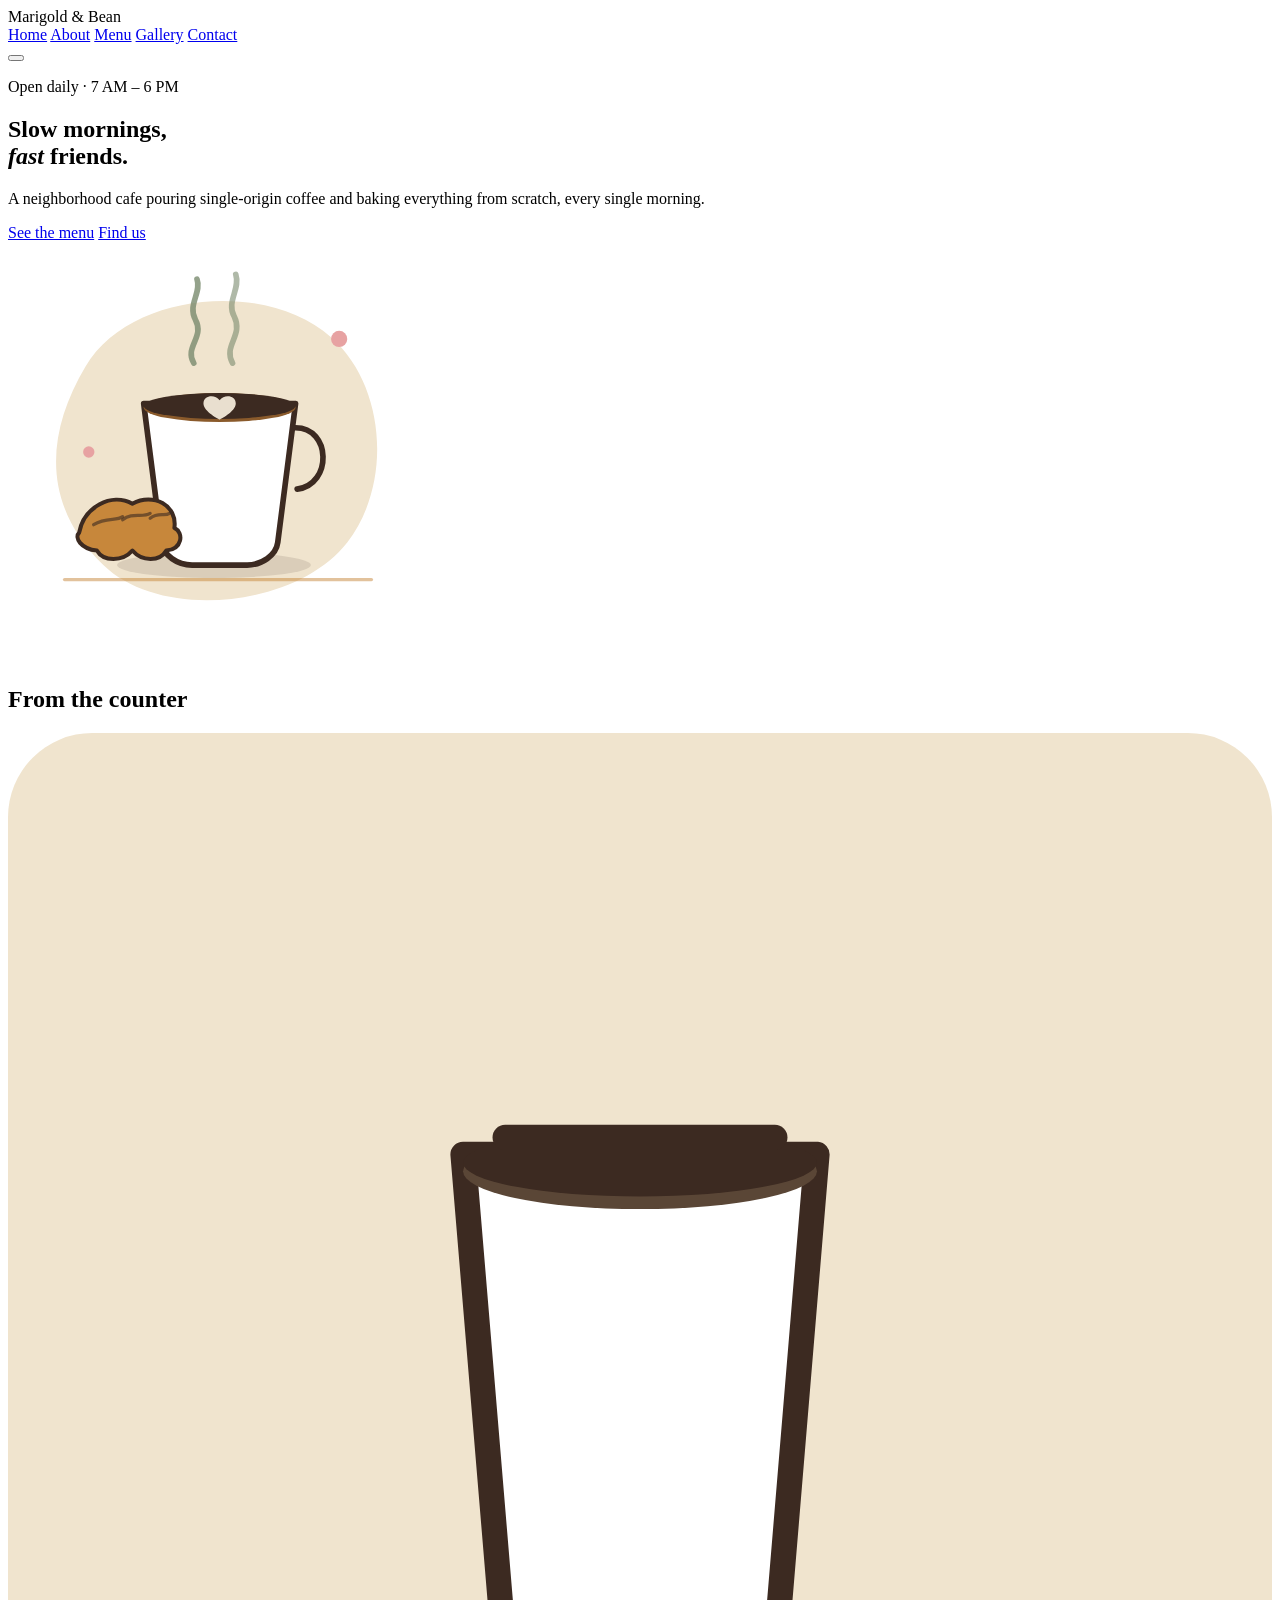
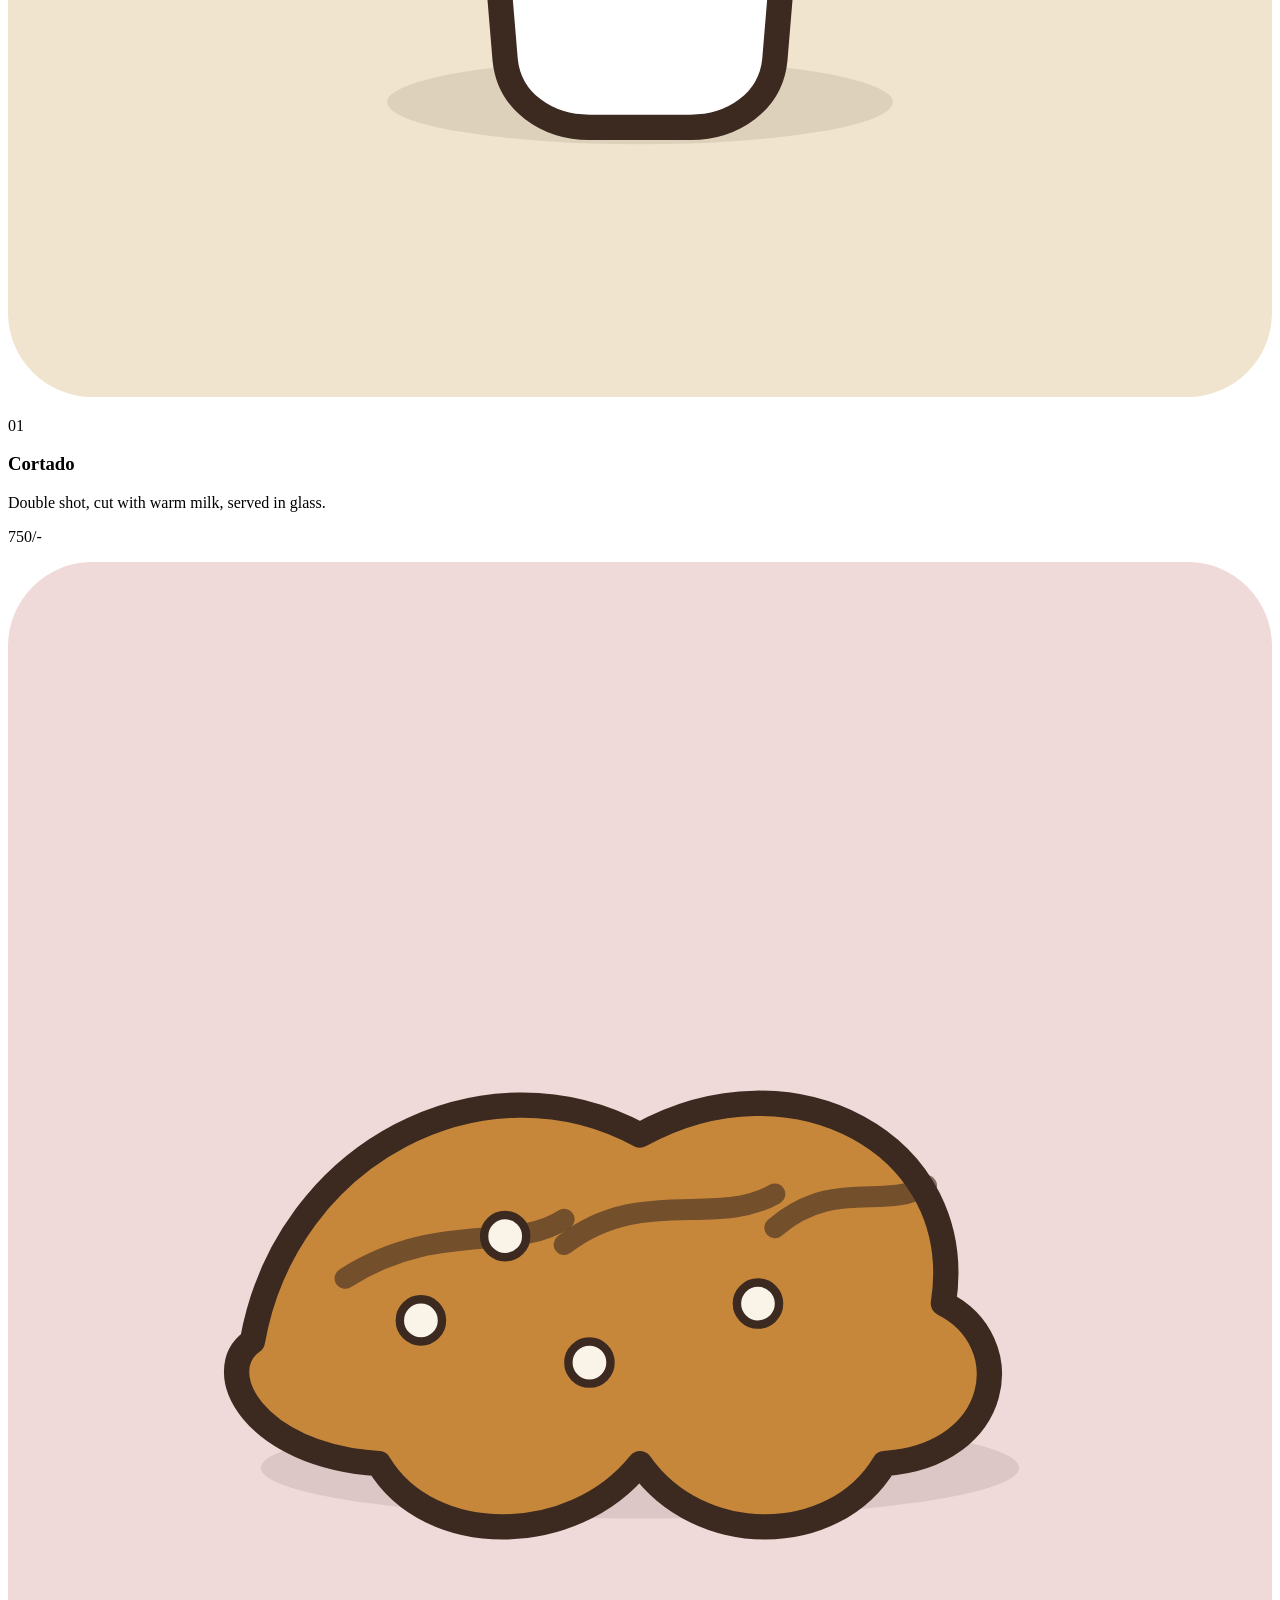
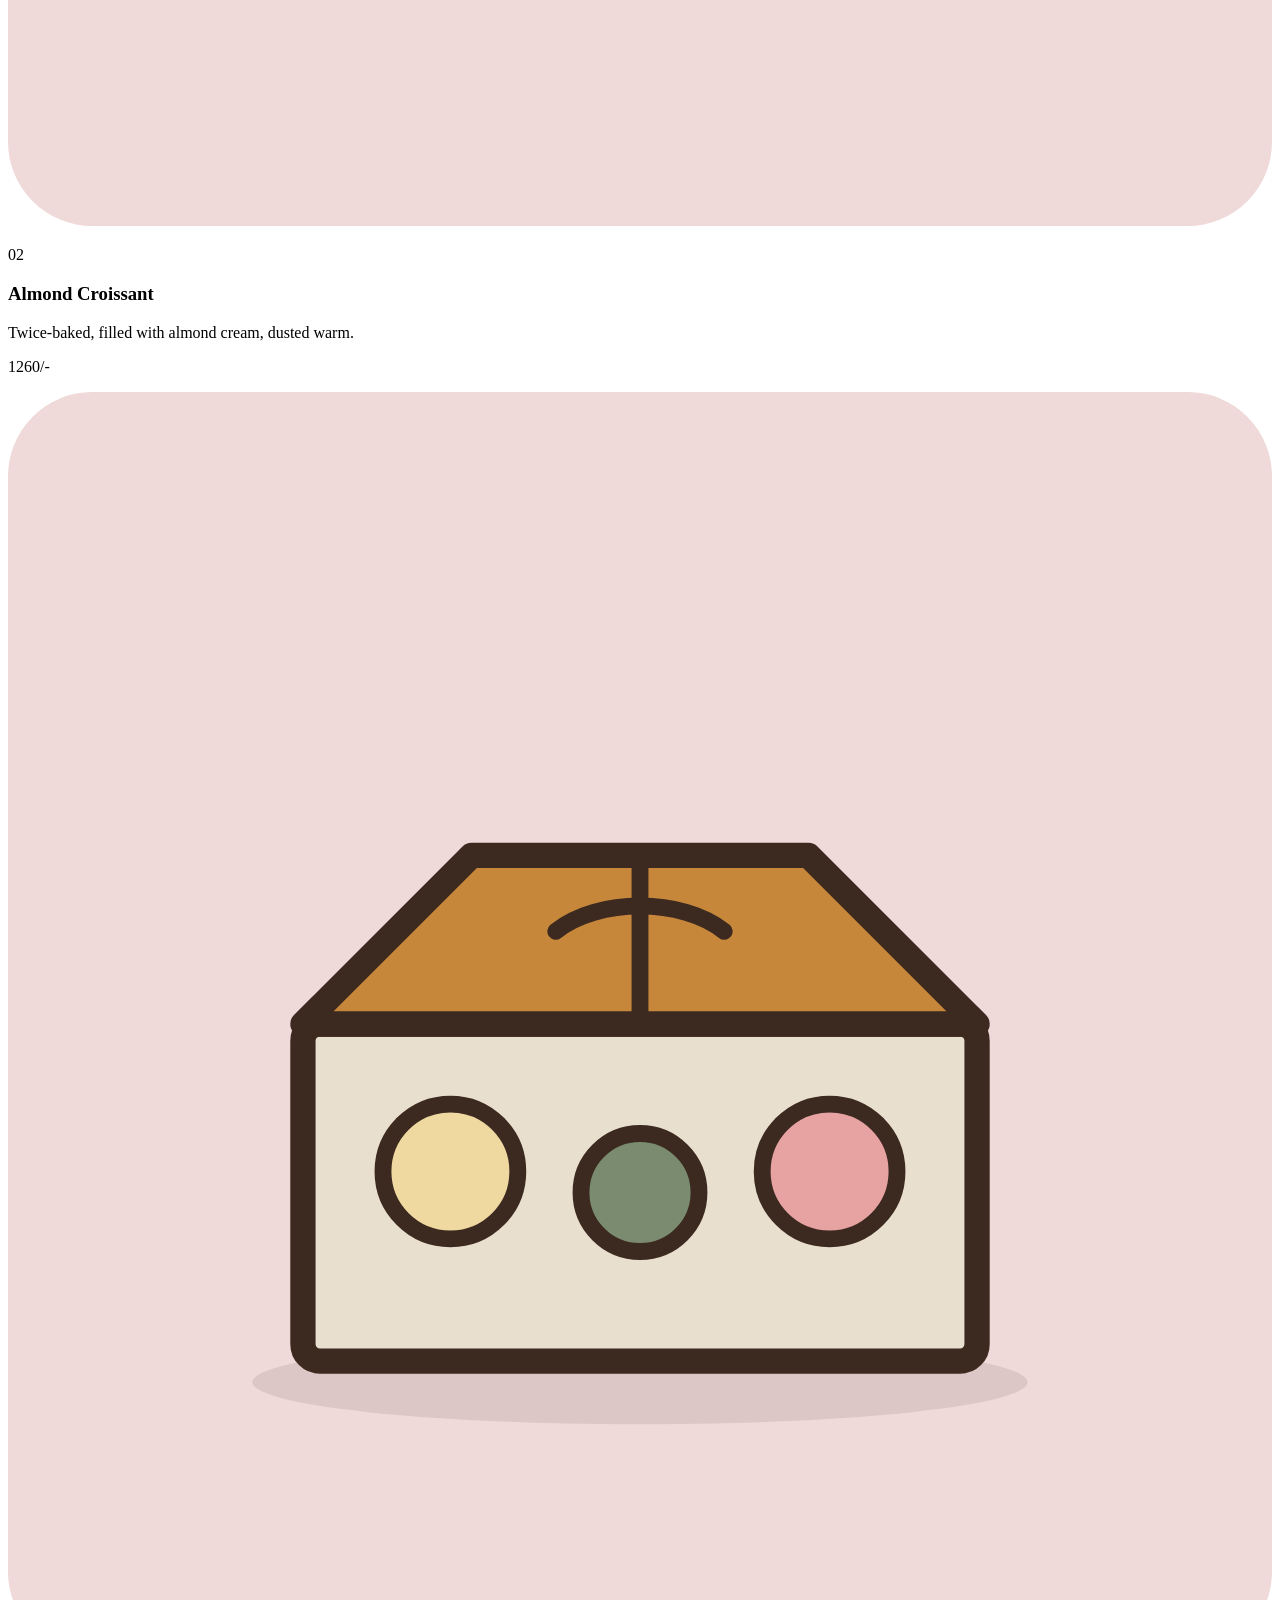
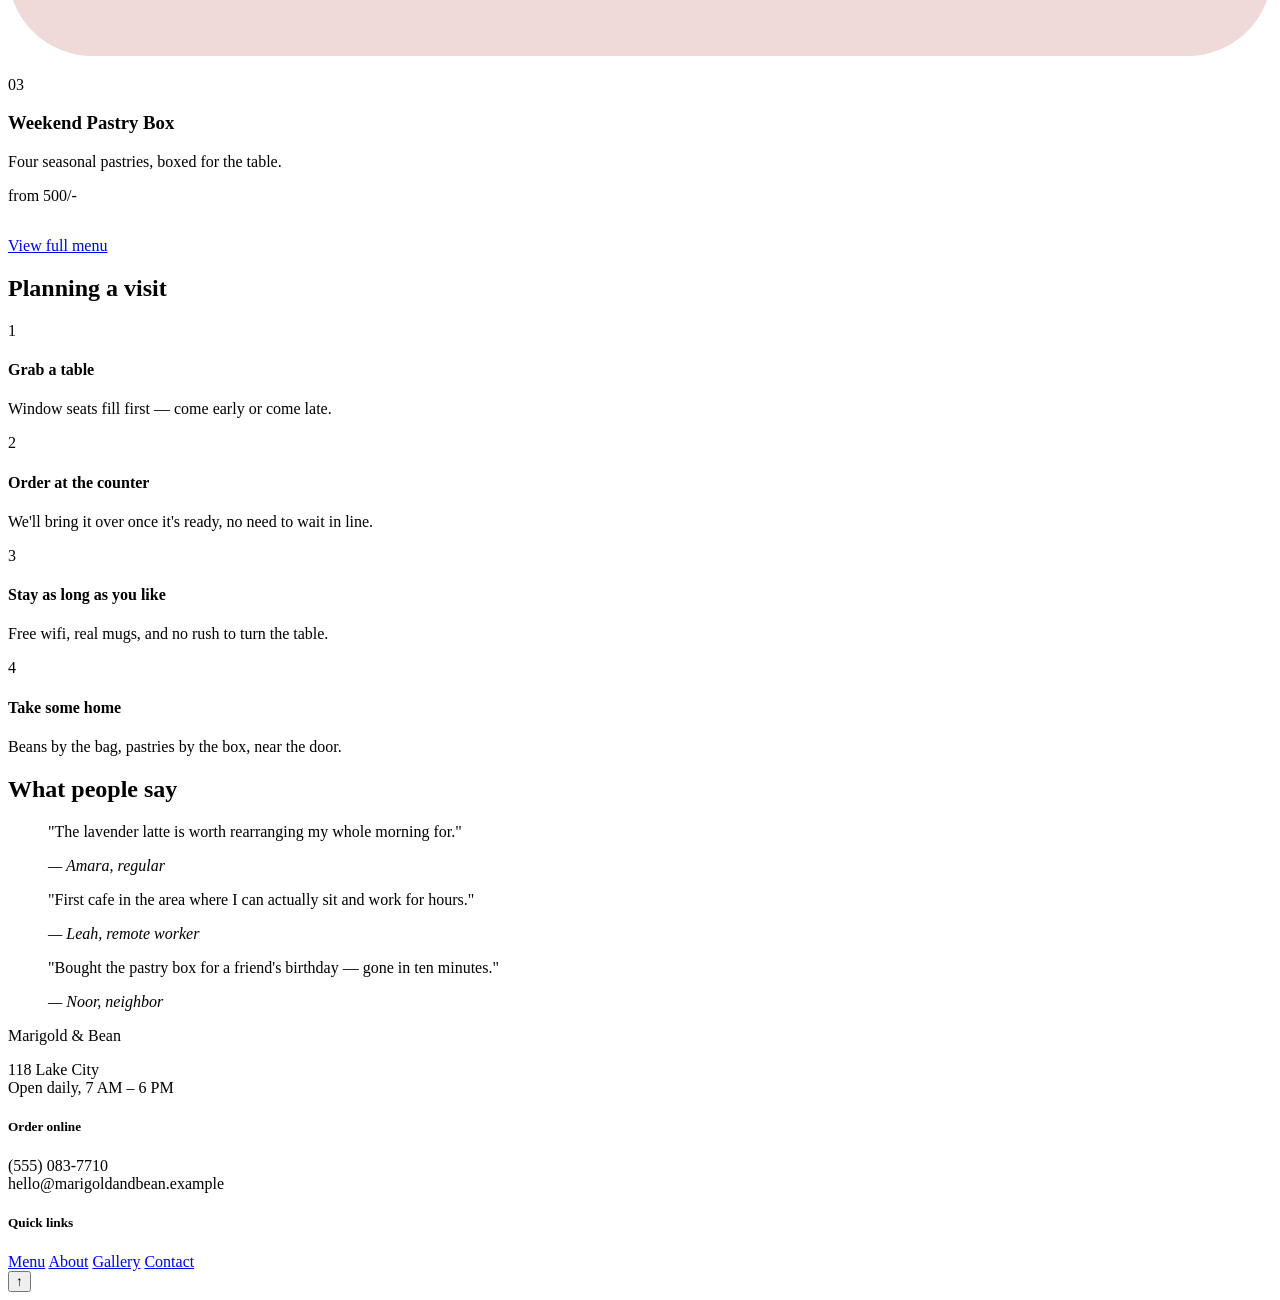
==== index.html @ 1dd3305f "feat(home): build home page with hero illustration and featured menu teaser" ====
<!DOCTYPE html>
<html lang="en">
<head>
<meta charset="UTF-8">
<meta name="viewport" content="width=device-width, initial-scale=1.0">
<title>Marigold &amp; Bean — Cafe</title>
<meta name="description" content="A neighborhood cafe pouring single-origin coffee and baking everything from scratch, every morning.">
<link rel="preconnect" href="https://fonts.googleapis.com">
<link href="https://fonts.googleapis.com/css2?family=Fraunces:opsz,wght@9..144,500;9..144,700&family=Karla:wght@400;500;700&family=JetBrains+Mono:wght@500&display=swap" rel="stylesheet">
<link rel="stylesheet" href="css/style.css">
</head>
<body>

  <!-- ============ HEADER (flexbox) ============ -->
  <header class="site-header">
    <div class="logo">Marigold <span>&amp;</span> Bean</div>
    <nav class="main-nav" id="main-nav">
      <a href="index.html">Home</a>
      <a href="about.html">About</a>
      <a href="menu.html">Menu</a>
      <a href="gallery.html">Gallery</a>
      <a href="contact.html" class="nav-cta">Contact</a>
    </nav>
    <button class="nav-toggle" aria-label="Toggle navigation menu" aria-expanded="false" aria-controls="main-nav">
      <span></span><span></span><span></span>
    </button>
  </header>

  <!-- ============ HERO (flexbox + absolute positioning) ============ -->
  <section class="hero">
    <div class="hero-copy">
      <p class="eyebrow">Open daily · 7 AM – 6 PM</p>
      <h1>Slow mornings, <br><em>fast</em> friends.</h1>
      <p class="hero-sub">A neighborhood cafe pouring single-origin coffee and baking everything from scratch, every single morning.</p>
      <div class="hero-actions">
        <a href="menu.html" class="btn btn-primary">See the menu</a>
        <a href="about.html#visit" class="btn btn-ghost">Find us</a>
      </div>
    </div>

    <div class="hero-visual">
      <img src="images/hero-illustration.svg" alt="Illustration of a latte with heart-shaped latte art next to a croissant" width="420" height="420">
    </div>
  </section>

  <!-- ============ HIGHLIGHTS (CSS Grid teaser of the menu) ============ -->
  <section class="menu" id="menu">
    <h2 class="section-title">From the counter</h2>
    <div class="menu-grid">
      <article class="menu-item reveal">
        <img class="menu-icon" src="images/menu-cortado.svg" alt="" aria-hidden="true">
        <p class="menu-index">01</p>
        <h3>Cortado</h3>
        <p>Double shot, cut with warm milk, served in glass.</p>
        <p class="menu-price">750/-</p>
      </article>
      <article class="menu-item reveal">
        <img class="menu-icon" src="images/menu-croissant.svg" alt="" aria-hidden="true">
        <p class="menu-index">02</p>
        <h3>Almond Croissant</h3>
        <p>Twice-baked, filled with almond cream, dusted warm.</p>
        <p class="menu-price">1260/-</p>
      </article>
      <article class="menu-item menu-item-accent reveal">
        <img class="menu-icon" src="images/menu-pastrybox.svg" alt="" aria-hidden="true">
        <p class="menu-index">03</p>
        <h3>Weekend Pastry Box</h3>
        <p>Four seasonal pastries, boxed for the table.</p>
        <p class="menu-price">from 500/-</p>
      </article>
    </div>
    <p style="margin-top:2rem;"><a href="menu.html" class="btn btn-ghost">View full menu</a></p>
  </section>

  <!-- ============ VISIT (flexbox row) ============ -->
  <section class="visit" id="visit">
    <h2 class="section-title">Planning a visit</h2>
    <div class="visit-row">
      <div class="step reveal">
        <p class="step-num">1</p>
        <h4>Grab a table</h4>
        <p>Window seats fill first — come early or come late.</p>
      </div>
      <div class="step reveal">
        <p class="step-num">2</p>
        <h4>Order at the counter</h4>
        <p>We'll bring it over once it's ready, no need to wait in line.</p>
      </div>
      <div class="step reveal">
        <p class="step-num">3</p>
        <h4>Stay as long as you like</h4>
        <p>Free wifi, real mugs, and no rush to turn the table.</p>
      </div>
      <div class="step reveal">
        <p class="step-num">4</p>
        <h4>Take some home</h4>
        <p>Beans by the bag, pastries by the box, near the door.</p>
      </div>
    </div>
  </section>

  <!-- ============ REVIEWS (flexbox) ============ -->
  <section class="reviews" id="reviews">
    <h2 class="section-title">What people say</h2>
    <div class="review-row">
      <blockquote class="review-card reveal">
        <p>"The lavender latte is worth rearranging my whole morning for."</p>
        <cite>— Amara, regular</cite>
      </blockquote>
      <blockquote class="review-card reveal">
        <p>"First cafe in the area where I can actually sit and work for hours."</p>
        <cite>— Leah, remote worker</cite>
      </blockquote>
      <blockquote class="review-card reveal">
        <p>"Bought the pastry box for a friend's birthday — gone in ten minutes."</p>
        <cite>— Noor, neighbor</cite>
      </blockquote>
    </div>
  </section>

  <!-- ============ FOOTER (flexbox columns) ============ -->
  <footer class="site-footer">
    <div class="footer-col">
      <p class="logo">Marigold <span>&amp;</span> Bean</p>
      <p>118 Lake City<br>Open daily, 7 AM – 6 PM</p>
    </div>
    <div class="footer-col">
      <h5>Order online</h5>
      <p>(555) 083-7710<br>hello@marigoldandbean.example</p>
    </div>
    <div class="footer-col">
      <h5>Quick links</h5>
      <a href="menu.html">Menu</a>
      <a href="about.html">About</a>
      <a href="gallery.html">Gallery</a>
      <a href="contact.html">Contact</a>
    </div>
  </footer>

  <button class="back-to-top" aria-label="Back to top">↑</button>
  <script src="js/script.js"></script>
</body>
</html>
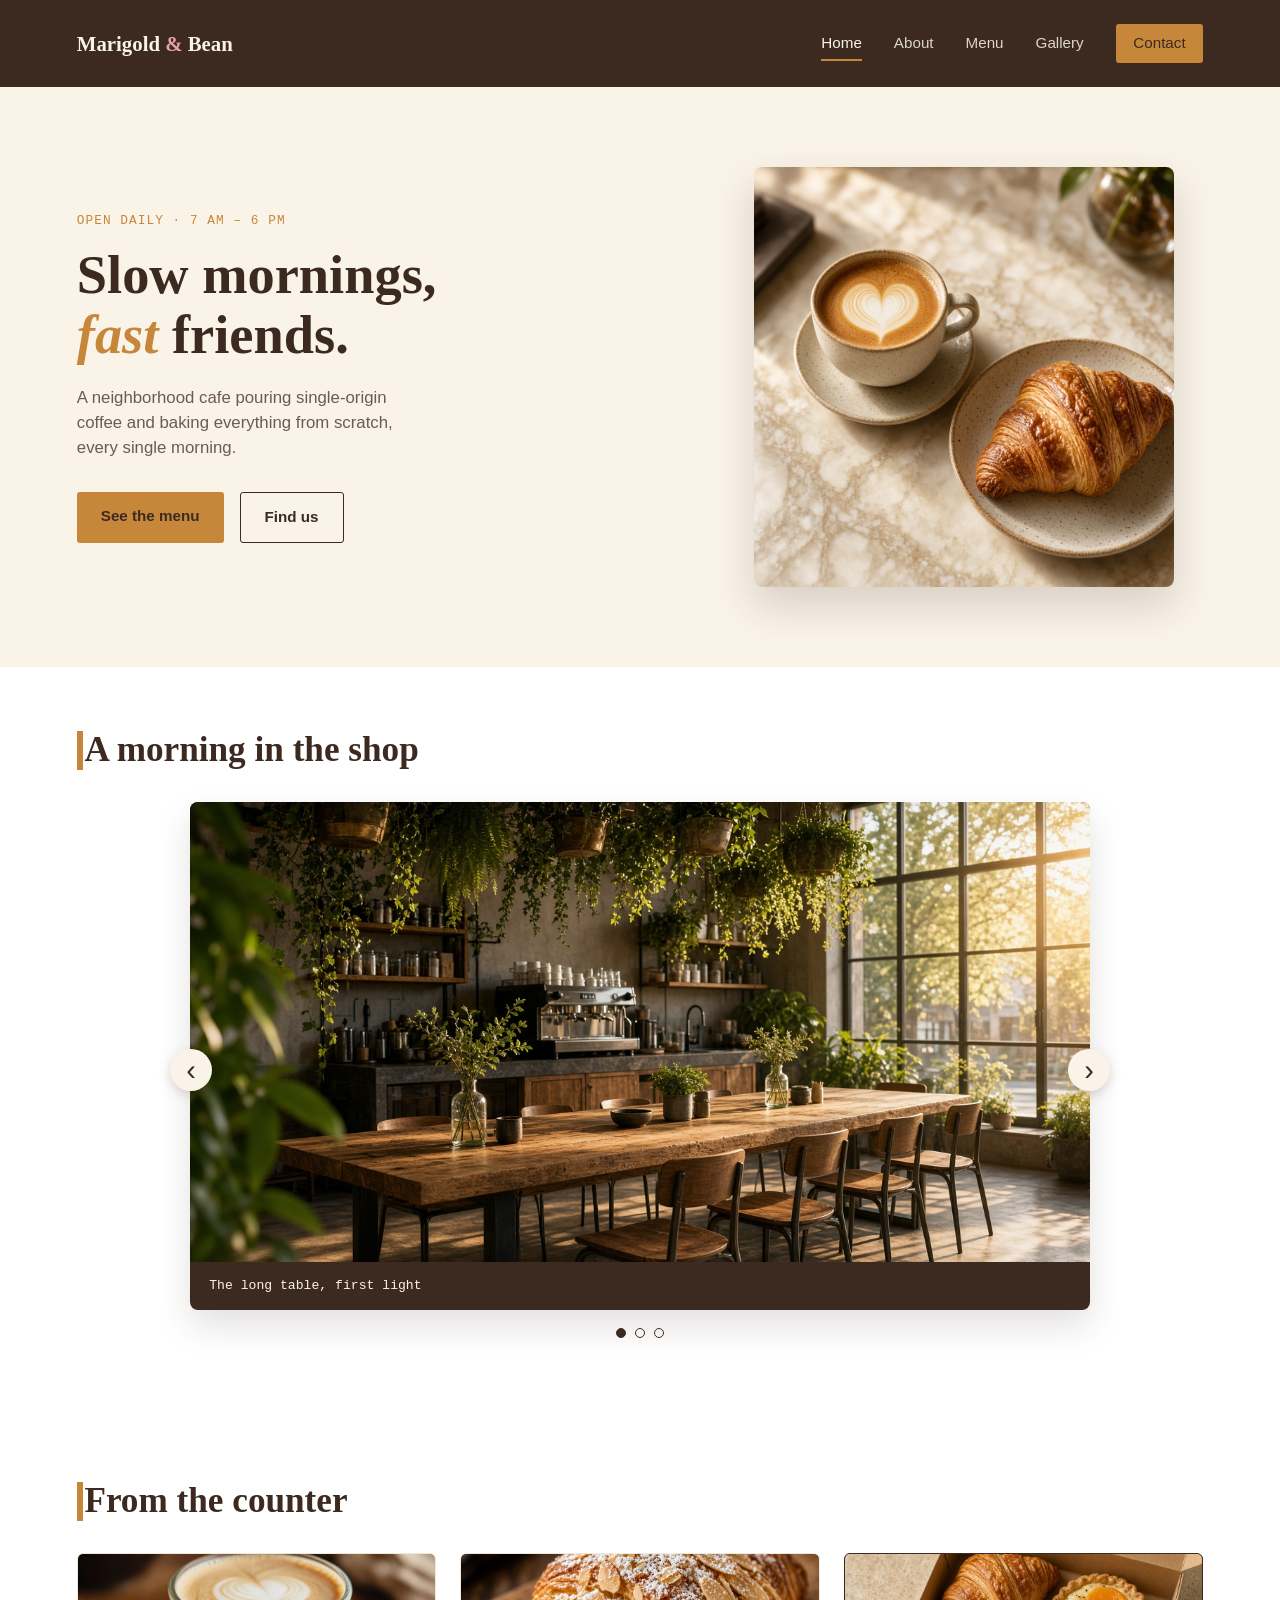
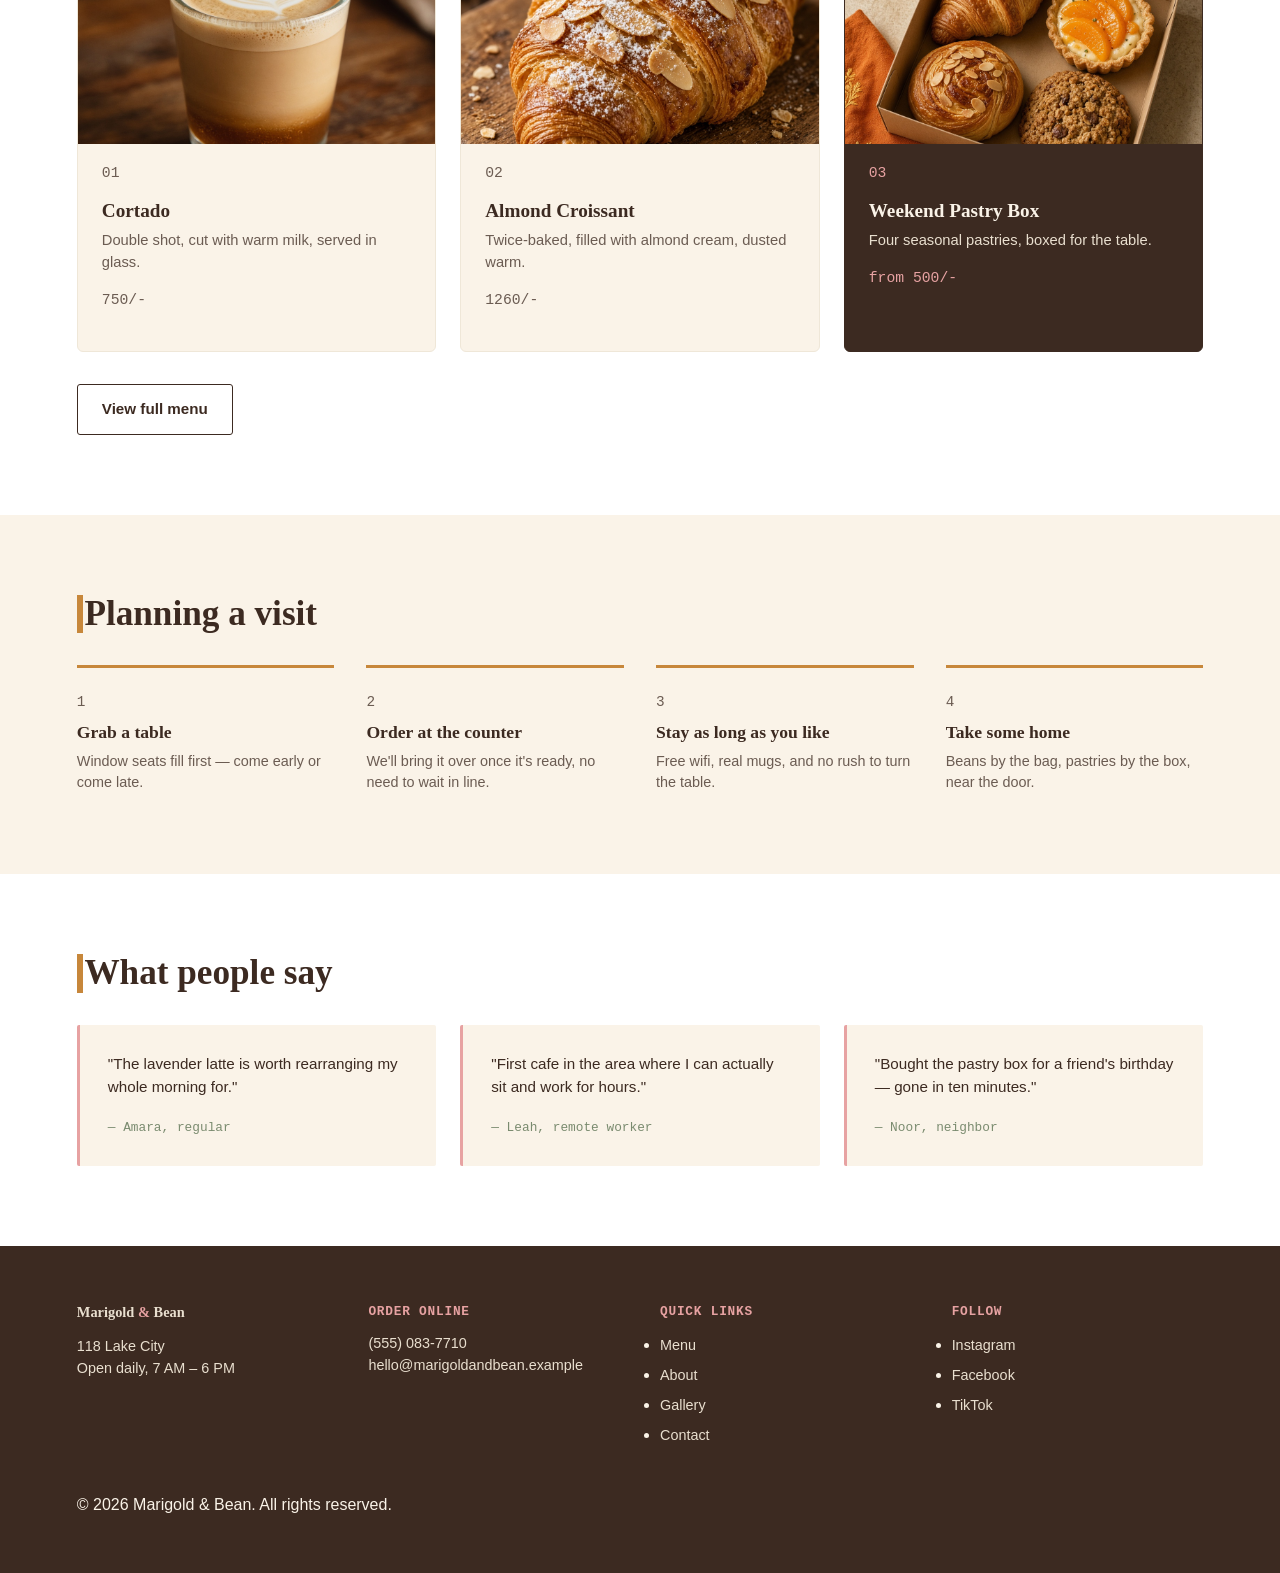
==== commit 8e92add3: "feat(home): add cafe photography and interactive carousel" ====
--- a/index.html
+++ b/index.html
@@ -11,10 +11,9 @@
 </head>
 <body>
 
-  <!-- ============ HEADER (flexbox) ============ -->
   <header class="site-header">
-    <div class="logo">Marigold <span>&amp;</span> Bean</div>
-    <nav class="main-nav" id="main-nav">
+    <a class="logo" href="index.html">Marigold <span>&amp;</span> Bean</a>
+    <nav class="main-nav" id="main-nav" aria-label="Primary">
       <a href="index.html">Home</a>
       <a href="about.html">About</a>
       <a href="menu.html">Menu</a>
@@ -26,99 +25,119 @@
     </button>
   </header>
 
-  <!-- ============ HERO (flexbox + absolute positioning) ============ -->
-  <section class="hero">
-    <div class="hero-copy">
-      <p class="eyebrow">Open daily · 7 AM – 6 PM</p>
-      <h1>Slow mornings, <br><em>fast</em> friends.</h1>
-      <p class="hero-sub">A neighborhood cafe pouring single-origin coffee and baking everything from scratch, every single morning.</p>
-      <div class="hero-actions">
-        <a href="menu.html" class="btn btn-primary">See the menu</a>
-        <a href="about.html#visit" class="btn btn-ghost">Find us</a>
+  <main>
+    <section class="hero">
+      <div class="hero-copy">
+        <p class="eyebrow">Open daily · 7 AM – 6 PM</p>
+        <h1>Slow mornings, <br><em>fast</em> friends.</h1>
+        <p class="hero-sub">A neighborhood cafe pouring single-origin coffee and baking everything from scratch, every single morning.</p>
+        <div class="hero-actions">
+          <a href="menu.html" class="btn btn-primary">See the menu</a>
+          <a href="about.html#visit" class="btn btn-ghost">Find us</a>
+        </div>
       </div>
-    </div>
 
-    <div class="hero-visual">
-      <img src="images/hero-illustration.svg" alt="Illustration of a latte with heart-shaped latte art next to a croissant" width="420" height="420">
-    </div>
-  </section>
+      <div class="hero-visual">
+        <img src="images/hero.jpg" alt="Latte with heart-shaped latte art beside a golden croissant" width="420" height="420">
+      </div>
+    </section>
 
-  <!-- ============ HIGHLIGHTS (CSS Grid teaser of the menu) ============ -->
-  <section class="menu" id="menu">
-    <h2 class="section-title">From the counter</h2>
-    <div class="menu-grid">
-      <article class="menu-item reveal">
-        <img class="menu-icon" src="images/menu-cortado.svg" alt="" aria-hidden="true">
-        <p class="menu-index">01</p>
-        <h3>Cortado</h3>
-        <p>Double shot, cut with warm milk, served in glass.</p>
-        <p class="menu-price">750/-</p>
-      </article>
-      <article class="menu-item reveal">
-        <img class="menu-icon" src="images/menu-croissant.svg" alt="" aria-hidden="true">
-        <p class="menu-index">02</p>
-        <h3>Almond Croissant</h3>
-        <p>Twice-baked, filled with almond cream, dusted warm.</p>
-        <p class="menu-price">1260/-</p>
-      </article>
-      <article class="menu-item menu-item-accent reveal">
-        <img class="menu-icon" src="images/menu-pastrybox.svg" alt="" aria-hidden="true">
-        <p class="menu-index">03</p>
-        <h3>Weekend Pastry Box</h3>
-        <p>Four seasonal pastries, boxed for the table.</p>
-        <p class="menu-price">from 500/-</p>
-      </article>
-    </div>
-    <p style="margin-top:2rem;"><a href="menu.html" class="btn btn-ghost">View full menu</a></p>
-  </section>
+    <section class="carousel-section" aria-labelledby="carousel-heading">
+      <h2 class="section-title" id="carousel-heading">A morning in the shop</h2>
+      <div class="carousel" id="home-carousel">
+        <div class="carousel-track">
+          <figure class="carousel-slide is-active">
+            <img src="images/slide-1.jpg" alt="Sunlit cafe interior with a long communal table and espresso bar">
+            <figcaption>The long table, first light</figcaption>
+          </figure>
+          <figure class="carousel-slide">
+            <img src="images/slide-2.jpg" alt="Latte, croissant, and marigolds on a cream linen table">
+            <figcaption>Coffee, pastry, and a little color</figcaption>
+          </figure>
+          <figure class="carousel-slide">
+            <img src="images/slide-3.jpg" alt="Barista pouring steamed milk into espresso to make latte art">
+            <figcaption>Poured to order, every cup</figcaption>
+          </figure>
+        </div>
+        <button class="carousel-btn carousel-prev" type="button" aria-label="Previous slide">‹</button>
+        <button class="carousel-btn carousel-next" type="button" aria-label="Next slide">›</button>
+        <div class="carousel-dots" role="tablist" aria-label="Choose a slide"></div>
+      </div>
+    </section>
 
-  <!-- ============ VISIT (flexbox row) ============ -->
-  <section class="visit" id="visit">
-    <h2 class="section-title">Planning a visit</h2>
-    <div class="visit-row">
-      <div class="step reveal">
-        <p class="step-num">1</p>
-        <h4>Grab a table</h4>
-        <p>Window seats fill first — come early or come late.</p>
+    <section class="menu" id="menu">
+      <h2 class="section-title">From the counter</h2>
+      <div class="menu-grid">
+        <article class="menu-item reveal">
+          <img class="menu-icon" src="images/menu-cortado.jpg" alt="Cortado served in a small glass">
+          <p class="menu-index">01</p>
+          <h3>Cortado</h3>
+          <p>Double shot, cut with warm milk, served in glass.</p>
+          <p class="menu-price">750/-</p>
+        </article>
+        <article class="menu-item reveal">
+          <img class="menu-icon" src="images/menu-croissant.jpg" alt="Almond croissant dusted with sugar">
+          <p class="menu-index">02</p>
+          <h3>Almond Croissant</h3>
+          <p>Twice-baked, filled with almond cream, dusted warm.</p>
+          <p class="menu-price">1260/-</p>
+        </article>
+        <article class="menu-item menu-item-accent reveal">
+          <img class="menu-icon" src="images/menu-pastrybox.jpg" alt="Open pastry box with four seasonal pastries">
+          <p class="menu-index">03</p>
+          <h3>Weekend Pastry Box</h3>
+          <p>Four seasonal pastries, boxed for the table.</p>
+          <p class="menu-price">from 500/-</p>
+        </article>
       </div>
-      <div class="step reveal">
-        <p class="step-num">2</p>
-        <h4>Order at the counter</h4>
-        <p>We'll bring it over once it's ready, no need to wait in line.</p>
+      <p class="section-cta"><a href="menu.html" class="btn btn-ghost">View full menu</a></p>
+    </section>
+
+    <section class="visit" id="visit">
+      <h2 class="section-title">Planning a visit</h2>
+      <ol class="visit-row">
+        <li class="step reveal">
+          <p class="step-num">1</p>
+          <h4>Grab a table</h4>
+          <p>Window seats fill first — come early or come late.</p>
+        </li>
+        <li class="step reveal">
+          <p class="step-num">2</p>
+          <h4>Order at the counter</h4>
+          <p>We'll bring it over once it's ready, no need to wait in line.</p>
+        </li>
+        <li class="step reveal">
+          <p class="step-num">3</p>
+          <h4>Stay as long as you like</h4>
+          <p>Free wifi, real mugs, and no rush to turn the table.</p>
+        </li>
+        <li class="step reveal">
+          <p class="step-num">4</p>
+          <h4>Take some home</h4>
+          <p>Beans by the bag, pastries by the box, near the door.</p>
+        </li>
+      </ol>
+    </section>
+
+    <section class="reviews" id="reviews">
+      <h2 class="section-title">What people say</h2>
+      <div class="review-row">
+        <blockquote class="review-card reveal">
+          <p>"The lavender latte is worth rearranging my whole morning for."</p>
+          <cite>— Amara, regular</cite>
+        </blockquote>
+        <blockquote class="review-card reveal">
+          <p>"First cafe in the area where I can actually sit and work for hours."</p>
+          <cite>— Leah, remote worker</cite>
+        </blockquote>
+        <blockquote class="review-card reveal">
+          <p>"Bought the pastry box for a friend's birthday — gone in ten minutes."</p>
+          <cite>— Noor, neighbor</cite>
+        </blockquote>
       </div>
-      <div class="step reveal">
-        <p class="step-num">3</p>
-        <h4>Stay as long as you like</h4>
-        <p>Free wifi, real mugs, and no rush to turn the table.</p>
-      </div>
-      <div class="step reveal">
-        <p class="step-num">4</p>
-        <h4>Take some home</h4>
-        <p>Beans by the bag, pastries by the box, near the door.</p>
-      </div>
-    </div>
-  </section>
+    </section>
+  </main>
 
-  <!-- ============ REVIEWS (flexbox) ============ -->
-  <section class="reviews" id="reviews">
-    <h2 class="section-title">What people say</h2>
-    <div class="review-row">
-      <blockquote class="review-card reveal">
-        <p>"The lavender latte is worth rearranging my whole morning for."</p>
-        <cite>— Amara, regular</cite>
-      </blockquote>
-      <blockquote class="review-card reveal">
-        <p>"First cafe in the area where I can actually sit and work for hours."</p>
-        <cite>— Leah, remote worker</cite>
-      </blockquote>
-      <blockquote class="review-card reveal">
-        <p>"Bought the pastry box for a friend's birthday — gone in ten minutes."</p>
-        <cite>— Noor, neighbor</cite>
-      </blockquote>
-    </div>
-  </section>
-
-  <!-- ============ FOOTER (flexbox columns) ============ -->
   <footer class="site-footer">
     <div class="footer-col">
       <p class="logo">Marigold <span>&amp;</span> Bean</p>
@@ -130,11 +149,22 @@
     </div>
     <div class="footer-col">
       <h5>Quick links</h5>
-      <a href="menu.html">Menu</a>
-      <a href="about.html">About</a>
-      <a href="gallery.html">Gallery</a>
-      <a href="contact.html">Contact</a>
+      <ul>
+        <li><a href="menu.html">Menu</a></li>
+        <li><a href="about.html">About</a></li>
+        <li><a href="gallery.html">Gallery</a></li>
+        <li><a href="contact.html">Contact</a></li>
+      </ul>
     </div>
+    <div class="footer-col">
+      <h5>Follow</h5>
+      <ul class="social-links">
+        <li><a href="https://instagram.com" target="_blank" rel="noopener noreferrer">Instagram</a></li>
+        <li><a href="https://facebook.com" target="_blank" rel="noopener noreferrer">Facebook</a></li>
+        <li><a href="https://tiktok.com" target="_blank" rel="noopener noreferrer">TikTok</a></li>
+      </ul>
+    </div>
+    <p class="copyright">&copy; 2026 Marigold &amp; Bean. All rights reserved.</p>
   </footer>
 
   <button class="back-to-top" aria-label="Back to top">↑</button>
--- a/css/style.css
+++ b/css/style.css
@@ -0,0 +1,1013 @@
+/* ============================================
+   TOKENS
+   ============================================ */
+:root {
+  --espresso: #3C2A21;
+  --cream: #FAF3E8;
+  --caramel: #C7873B;
+  --sage: #7A8B6F;
+  --blush: #E7A2A2;
+  --card-bg: #FFFFFF;
+
+  --font-display: "Fraunces", serif;
+  --font-body: "Karla", sans-serif;
+  --font-mono: "JetBrains Mono", monospace;
+
+  --transition-fast: 180ms ease;
+  --transition-med: 280ms ease;
+}
+
+* {
+  box-sizing: border-box; /* padding & border no longer add to declared width */
+  margin: 0;
+  padding: 0;
+}
+
+html {
+  scroll-behavior: smooth; /* smooth in-page jumps to #menu, #visit, etc. */
+}
+
+body {
+  font-family: var(--font-body);
+  color: var(--espresso);
+  background: var(--cream);
+  line-height: 1.5;
+}
+
+h1, h2, h3, h4 {
+  font-family: var(--font-display);
+  line-height: 1.1;
+}
+
+a {
+  color: inherit;
+  text-decoration: none;
+}
+
+img { max-width: 100%; display: block; }
+
+.section-title {
+  font-size: clamp(1.6rem, 3vw, 2.2rem);
+  margin-bottom: 2rem;
+  padding-left: 0.1rem;
+  border-left: 6px solid var(--caramel); /* box model: border used as a design element */
+}
+
+/* Respect reduced-motion preference: turn off scroll-reveal + smooth scroll */
+@media (prefers-reduced-motion: reduce) {
+  html { scroll-behavior: auto; }
+  .reveal { opacity: 1 !important; transform: none !important; transition: none !important; }
+  * { animation-duration: 0.001ms !important; transition-duration: 0.001ms !important; }
+}
+
+/* ============================================
+   HEADER — Flexbox
+   ============================================ */
+.site-header {
+  display: flex;
+  justify-content: space-between;
+  align-items: center;
+  padding: 1.5rem 6%;
+  background: var(--espresso);
+  color: var(--cream);
+  position: relative; /* positioning context for the mobile menu panel */
+  z-index: 50;
+}
+
+.logo {
+  font-family: var(--font-display);
+  font-weight: 700;
+  font-size: 1.3rem;
+  display: inline-block;
+}
+.logo span { color: var(--blush); }
+
+.main-nav {
+  display: flex;
+  align-items: center;
+  gap: 2rem;
+}
+
+.main-nav a {
+  font-size: 0.95rem;
+  opacity: 0.85;
+  transition: opacity var(--transition-fast), color var(--transition-fast);
+  position: relative;
+}
+.main-nav a:hover,
+.main-nav a:focus-visible { opacity: 1; }
+
+.main-nav a.active {
+  opacity: 1;
+}
+.main-nav a.active::after {
+  content: "";
+  position: absolute;
+  left: 0;
+  right: 0;
+  bottom: -6px;
+  height: 2px;
+  background: var(--caramel);
+}
+
+.nav-cta {
+  background: var(--caramel);
+  color: var(--espresso);
+  padding: 0.5rem 1.1rem;
+  border-radius: 3px;
+  opacity: 1 !important;
+  font-weight: 500;
+  transition: transform var(--transition-fast), box-shadow var(--transition-fast);
+}
+.nav-cta:hover, .nav-cta:focus-visible {
+  transform: translateY(-2px);
+  box-shadow: 0 6px 14px rgba(0,0,0,0.2);
+}
+
+/* --- Hamburger button: hidden on desktop, shown on small screens --- */
+.nav-toggle {
+  display: none;
+  flex-direction: column;
+  justify-content: center;
+  gap: 5px;
+  width: 34px;
+  height: 34px;
+  background: transparent;
+  border: none;
+  cursor: pointer;
+  z-index: 60;
+}
+.nav-toggle span {
+  display: block;
+  width: 100%;
+  height: 2px;
+  background: var(--cream);
+  border-radius: 2px;
+  transition: transform var(--transition-med), opacity var(--transition-fast);
+}
+/* animate the three bars into an X when nav is open */
+.nav-toggle[aria-expanded="true"] span:nth-child(1) { transform: translateY(7px) rotate(45deg); }
+.nav-toggle[aria-expanded="true"] span:nth-child(2) { opacity: 0; }
+.nav-toggle[aria-expanded="true"] span:nth-child(3) { transform: translateY(-7px) rotate(-45deg); }
+
+/* ============================================
+   HERO — Flexbox (two columns) + Absolute Positioning
+   ============================================ */
+.hero {
+  display: flex;
+  align-items: center;
+  justify-content: space-between;
+  gap: 3rem;
+  padding: 5rem 6%;
+  flex-wrap: wrap;
+}
+
+.hero-copy {
+  flex: 1 1 420px;
+}
+
+.eyebrow {
+  font-family: var(--font-mono);
+  font-size: 0.8rem;
+  letter-spacing: 0.08em;
+  text-transform: uppercase;
+  color: var(--caramel);
+  margin-bottom: 1rem;
+}
+
+.hero-copy h1 {
+  font-size: clamp(2.2rem, 5vw, 3.4rem);
+  margin-bottom: 1.2rem;
+}
+.hero-copy em {
+  font-style: italic;
+  color: var(--caramel);
+}
+
+.hero-sub {
+  color: var(--espresso);
+  opacity: 0.75;
+  max-width: 38ch;
+  margin-bottom: 2rem;
+  font-size: 1.05rem;
+}
+
+.hero-actions {
+  display: flex;
+  gap: 1rem;
+}
+
+.btn {
+  padding: 0.8rem 1.5rem;
+  border-radius: 3px;
+  font-weight: 700;
+  font-size: 0.95rem;
+  display: inline-block;
+  border: none;
+  cursor: pointer;
+  font-family: var(--font-body);
+  transition: transform var(--transition-fast), box-shadow var(--transition-fast), background var(--transition-fast);
+}
+.btn-primary {
+  background: var(--caramel);
+  color: var(--espresso);
+}
+.btn-primary:hover, .btn-primary:focus-visible {
+  transform: translateY(-2px);
+  box-shadow: 0 10px 20px rgba(199, 135, 59, 0.35);
+}
+.btn-ghost {
+  border: 1.5px solid var(--espresso);
+  background: transparent;
+  color: var(--espresso);
+}
+.btn-ghost:hover, .btn-ghost:focus-visible {
+  background: var(--espresso);
+  color: var(--cream);
+}
+
+.hero-visual {
+  flex: 1 1 300px;
+  display: flex;
+  justify-content: center;
+}
+.hero-visual img {
+  width: 100%;
+  max-width: 420px;
+  aspect-ratio: 1 / 1;
+  object-fit: cover;
+  border-radius: 8px;
+  box-shadow: 0 18px 40px rgba(60, 42, 33, 0.18);
+}
+
+/* ============================================
+   HOME CAROUSEL
+   ============================================ */
+.carousel-section {
+  padding: 4rem 6%;
+  background: var(--card-bg);
+}
+.carousel {
+  position: relative;
+  max-width: 900px;
+  margin: 0 auto;
+}
+.carousel-track {
+  overflow: hidden;
+  border-radius: 8px;
+  background: var(--espresso);
+  box-shadow: 0 16px 34px rgba(60, 42, 33, 0.14);
+}
+.carousel-slide {
+  display: none;
+  margin: 0;
+}
+.carousel-slide.is-active { display: block; }
+.carousel-slide img {
+  display: block;
+  width: 100%;
+  height: clamp(260px, 48vw, 460px);
+  object-fit: cover;
+}
+.carousel-slide figcaption {
+  padding: 0.9rem 1.2rem;
+  color: var(--cream);
+  font-family: var(--font-mono);
+  font-size: 0.82rem;
+}
+.carousel-btn {
+  position: absolute;
+  top: calc(50% - 1.3rem);
+  width: 42px;
+  height: 42px;
+  border: 0;
+  border-radius: 50%;
+  background: var(--cream);
+  color: var(--espresso);
+  cursor: pointer;
+  font-size: 1.8rem;
+  line-height: 1;
+  box-shadow: 0 4px 12px rgba(60, 42, 33, 0.18);
+}
+.carousel-prev { left: -20px; }
+.carousel-next { right: -20px; }
+.carousel-btn:hover,
+.carousel-btn:focus-visible { background: var(--caramel); }
+.carousel-dots {
+  display: flex;
+  justify-content: center;
+  gap: 0.55rem;
+  margin-top: 1.15rem;
+}
+.carousel-dots button {
+  width: 10px;
+  height: 10px;
+  padding: 0;
+  border: 1px solid var(--espresso);
+  border-radius: 50%;
+  background: transparent;
+  cursor: pointer;
+}
+.carousel-dots button.is-active { background: var(--espresso); }
+
+@media (max-width: 640px) {
+  .carousel-prev { left: 10px; }
+  .carousel-next { right: 10px; }
+}
+
+/* --- The menu card: relative context for the absolutely-positioned stamp --- */
+.menu-card {
+  position: relative;              /* establishes positioning context */
+  background: var(--card-bg);
+  width: 280px;
+  padding: 1.75rem;                /* box model: inner spacing */
+  border: 1px solid #EBDFCC;
+  border-radius: 4px;
+  box-shadow: 0 12px 30px rgba(60, 42, 33, 0.1);
+  transform: rotate(-2deg);
+}
+
+.card-label {
+  font-family: var(--font-mono);
+  font-size: 0.75rem;
+  color: var(--sage);
+  text-transform: uppercase;
+  letter-spacing: 0.06em;
+}
+
+.card-name {
+  font-family: var(--font-display);
+  font-size: 1.4rem;
+  margin: 0.25rem 0 1rem;
+}
+
+.card-lines {
+  list-style: none;
+  border-top: 1px dashed #E8DCC8;
+  padding-top: 0.9rem;              /* box model: padding separates content from border */
+  margin-bottom: 1rem;
+}
+.card-lines li {
+  font-size: 0.9rem;
+  margin-bottom: 0.4rem;
+  color: var(--espresso);
+}
+.card-lines li::before {
+  content: "— ";
+  color: var(--caramel);
+}
+
+.card-price {
+  font-family: var(--font-mono);
+  font-size: 0.9rem;
+  font-weight: 500;
+}
+
+.card-stamp {
+  position: absolute;               /* positioned relative to .menu-card, not the page */
+  top: 18px;
+  right: -14px;
+  background: var(--blush);
+  color: var(--espresso);
+  font-family: var(--font-mono);
+  font-weight: 700;
+  font-size: 0.7rem;
+  letter-spacing: 0.06em;
+  padding: 0.35rem 0.7rem;
+  border-radius: 2px;
+  transform: rotate(6deg);
+  box-shadow: 0 4px 10px rgba(0,0,0,0.12);
+}
+
+/* ============================================
+   PAGE HERO — smaller banner used on inner pages
+   ============================================ */
+.page-hero {
+  padding: 3.5rem 6% 3rem;
+  text-align: left;
+}
+.page-hero h1 {
+  font-size: clamp(2rem, 4.5vw, 2.8rem);
+  margin-bottom: 0.75rem;
+}
+.page-hero p {
+  opacity: 0.75;
+  max-width: 56ch;
+  font-size: 1.05rem;
+}
+
+/* ============================================
+   MENU — CSS Grid
+   ============================================ */
+.menu {
+  padding: 5rem 6%;
+  background: var(--card-bg);
+}
+
+.menu-grid {
+  display: grid;
+  grid-template-columns: repeat(3, 1fr);
+  gap: 1.5rem;
+}
+
+.menu-item {
+  padding: 0 0 1.5rem;              /* box model */
+  overflow: hidden;
+  border: 1px solid #EFE7D8;
+  border-radius: 6px;
+  background: var(--cream);
+  transition: transform var(--transition-fast), box-shadow var(--transition-fast);
+}
+.menu-item:hover {
+  transform: translateY(-4px);
+  box-shadow: 0 14px 26px rgba(60,42,33,0.1);
+}
+
+.menu-item-accent {
+  background: var(--espresso);
+  color: var(--cream);
+  border-color: var(--espresso);
+}
+.menu-item-accent .menu-index { color: var(--blush); }
+.menu-item-accent .menu-price { color: var(--blush); }
+
+.menu-icon {
+  width: 100%;
+  height: 190px;
+  object-fit: cover;
+  margin-bottom: 1.1rem;
+}
+
+.menu-item .menu-index,
+.menu-item h3,
+.menu-item p {
+  padding-left: 1.5rem;
+  padding-right: 1.5rem;
+}
+
+.section-cta { margin-top: 2rem; }
+
+.menu-index {
+  font-family: var(--font-mono);
+  color: var(--caramel);
+  font-size: 0.85rem;
+  margin-bottom: 0.5rem;
+}
+
+.menu-item h3 {
+  font-size: 1.2rem;
+  margin-bottom: 0.5rem;
+}
+
+.menu-item p {
+  color: var(--espresso);
+  opacity: 0.75;
+  font-size: 0.92rem;
+  margin-bottom: 1rem;
+}
+.menu-item-accent p { color: #E9DFCF; opacity: 1; }
+
+.menu-price {
+  font-family: var(--font-mono);
+  font-weight: 500;
+  color: var(--espresso);
+}
+
+.menu-filter {
+  display: flex;
+  gap: 0.75rem;
+  flex-wrap: wrap;
+  margin-bottom: 2.5rem;
+}
+.menu-filter button {
+  font-family: var(--font-mono);
+  font-size: 0.8rem;
+  padding: 0.5rem 1rem;
+  border: 1px solid var(--espresso);
+  background: transparent;
+  color: var(--espresso);
+  border-radius: 999px;
+  cursor: pointer;
+  transition: background var(--transition-fast), color var(--transition-fast);
+}
+.menu-filter button.active,
+.menu-filter button:hover {
+  background: var(--espresso);
+  color: var(--cream);
+}
+
+@media (max-width: 720px) {
+  .menu-grid { grid-template-columns: 1fr; }
+}
+
+/* ============================================
+   VISIT — Flexbox row
+   ============================================ */
+.visit {
+  padding: 5rem 6%;
+}
+
+.visit-row {
+  display: flex;
+  gap: 2rem;
+  flex-wrap: wrap;
+  list-style: none;
+}
+
+.step {
+  flex: 1 1 200px;
+  padding: 1.5rem 0 0;              /* box model */
+  border-top: 3px solid var(--caramel);
+}
+
+.step-num {
+  font-family: var(--font-mono);
+  color: var(--caramel);
+  font-size: 0.9rem;
+  margin-bottom: 0.6rem;
+}
+
+.step h4 {
+  font-size: 1.1rem;
+  margin-bottom: 0.5rem;
+}
+
+.step p {
+  color: var(--espresso);
+  opacity: 0.75;
+  font-size: 0.9rem;
+}
+
+/* ============================================
+   REVIEWS — Flexbox
+   ============================================ */
+.reviews {
+  padding: 5rem 6%;
+  background: var(--card-bg);
+}
+
+.review-row {
+  display: flex;
+  gap: 1.5rem;
+  flex-wrap: wrap;
+}
+
+.review-card {
+  flex: 1 1 260px;
+  padding: 1.75rem;                 /* box model */
+  background: var(--cream);
+  border-left: 3px solid var(--blush);
+  border-radius: 2px;
+}
+
+.review-card p {
+  margin-bottom: 1rem;
+  font-size: 0.95rem;
+}
+
+.review-card cite {
+  font-style: normal;
+  font-family: var(--font-mono);
+  font-size: 0.8rem;
+  color: var(--sage);
+}
+
+/* ============================================
+   ABOUT PAGE
+   ============================================ */
+.about-intro {
+  display: flex;
+  align-items: center;
+  gap: 3rem;
+  padding: 4rem 6%;
+  flex-wrap: wrap;
+}
+.about-intro .about-copy { flex: 1 1 420px; }
+.about-intro .about-copy p { margin-bottom: 1rem; opacity: 0.8; max-width: 62ch; }
+.about-intro .about-visual { flex: 1 1 380px; }
+.about-intro .about-visual img {
+  width: 100%;
+  aspect-ratio: 4 / 3;
+  object-fit: cover;
+  border-radius: 6px;
+  box-shadow: 0 16px 34px rgba(60,42,33,0.12);
+}
+
+.values {
+  padding: 4rem 6%;
+  background: var(--card-bg);
+}
+.values-grid {
+  display: grid;
+  grid-template-columns: repeat(3, 1fr);
+  gap: 1.5rem;
+}
+.value-card {
+  padding: 1.75rem;
+  background: var(--cream);
+  border-radius: 4px;
+  border-top: 3px solid var(--sage);
+}
+.value-card h3 { font-size: 1.1rem; margin-bottom: 0.6rem; }
+.value-card p { opacity: 0.75; font-size: 0.92rem; }
+
+@media (max-width: 720px) {
+  .values-grid { grid-template-columns: 1fr; }
+}
+
+.hours-layout {
+  display: flex;
+  gap: 3rem;
+  flex-wrap: wrap;
+  padding: 4rem 6%;
+  align-items: flex-start;
+}
+.hours-table-wrap { flex: 1 1 360px; padding: 0; }
+.hours-aside {
+  flex: 1 1 260px;
+  background: var(--card-bg);
+  padding: 1.75rem;
+  border-radius: 6px;
+  border-left: 4px solid var(--sage);
+}
+.hours-aside ul {
+  padding-left: 1.15rem;
+}
+.hours-aside li {
+  margin-bottom: 0.7rem;
+  opacity: 0.8;
+}
+.hours-table {
+  width: 100%;
+  max-width: 560px;
+  border-collapse: collapse;
+  font-size: 0.95rem;
+}
+.hours-table caption {
+  text-align: left;
+  font-family: var(--font-mono);
+  font-size: 0.8rem;
+  color: var(--sage);
+  text-transform: uppercase;
+  letter-spacing: 0.06em;
+  margin-bottom: 1rem;
+}
+.hours-table th, .hours-table td {
+  text-align: left;
+  padding: 0.75rem 1rem;
+  border-bottom: 1px solid #EFE7D8;
+}
+.hours-table th { font-family: var(--font-mono); font-weight: 500; color: var(--caramel); }
+
+/* Accordion (FAQ) */
+.faq {
+  padding: 4rem 6%;
+  background: var(--card-bg);
+}
+.accordion { max-width: 720px; }
+.accordion-item {
+  border-bottom: 1px solid #EFE7D8;
+}
+.accordion-trigger {
+  width: 100%;
+  text-align: left;
+  background: none;
+  border: none;
+  font-family: var(--font-display);
+  font-size: 1.05rem;
+  padding: 1.1rem 2rem 1.1rem 0;
+  cursor: pointer;
+  color: var(--espresso);
+  position: relative;
+}
+.accordion-trigger::after {
+  content: "+";
+  position: absolute;
+  right: 0;
+  top: 50%;
+  transform: translateY(-50%);
+  font-family: var(--font-mono);
+  font-size: 1.2rem;
+  color: var(--caramel);
+  transition: transform var(--transition-med);
+}
+.accordion-trigger[aria-expanded="true"]::after {
+  transform: translateY(-50%) rotate(45deg);
+}
+.accordion-panel {
+  max-height: 0;
+  overflow: hidden;
+  transition: max-height var(--transition-med) ease;
+}
+.accordion-panel p {
+  padding-bottom: 1.1rem;
+  opacity: 0.75;
+  max-width: 62ch;
+  font-size: 0.95rem;
+}
+
+/* ============================================
+   GALLERY PAGE
+   ============================================ */
+.gallery {
+  padding: 4rem 6%;
+}
+.gallery-grid {
+  display: grid;
+  grid-template-columns: repeat(3, 1fr);
+  gap: 1rem;
+}
+.gallery-grid button.gallery-thumb {
+  padding: 0;
+  border: none;
+  background: none;
+  cursor: pointer;
+  border-radius: 6px;
+  overflow: hidden;
+  position: relative;
+  transition: transform var(--transition-fast);
+}
+.gallery-grid button.gallery-thumb:hover,
+.gallery-grid button.gallery-thumb:focus-visible {
+  transform: scale(1.03);
+}
+.gallery-grid img { width: 100%; height: 100%; object-fit: cover; aspect-ratio: 4 / 3; }
+
+@media (max-width: 860px) {
+  .gallery-grid { grid-template-columns: repeat(2, 1fr); }
+}
+@media (max-width: 520px) {
+  .gallery-grid { grid-template-columns: 1fr; }
+}
+
+/* Lightbox modal */
+.lightbox {
+  position: fixed;
+  inset: 0;
+  background: rgba(60, 42, 33, 0.88);
+  display: flex;
+  align-items: center;
+  justify-content: center;
+  z-index: 100;
+  opacity: 0;
+  pointer-events: none;
+  transition: opacity var(--transition-med);
+}
+.lightbox.is-open {
+  opacity: 1;
+  pointer-events: auto;
+}
+.lightbox-inner {
+  position: relative;
+  max-width: min(90vw, 720px);
+  width: 100%;
+}
+.lightbox-inner img {
+  width: 100%;
+  border-radius: 6px;
+  box-shadow: 0 20px 50px rgba(0,0,0,0.4);
+}
+.lightbox-caption {
+  color: var(--cream);
+  text-align: center;
+  margin-top: 1rem;
+  font-family: var(--font-mono);
+  font-size: 0.85rem;
+}
+.lightbox-close, .lightbox-prev, .lightbox-next {
+  position: absolute;
+  background: var(--cream);
+  color: var(--espresso);
+  border: none;
+  border-radius: 50%;
+  width: 42px;
+  height: 42px;
+  font-size: 1.1rem;
+  cursor: pointer;
+  display: flex;
+  align-items: center;
+  justify-content: center;
+  transition: transform var(--transition-fast);
+}
+.lightbox-close:hover, .lightbox-prev:hover, .lightbox-next:hover { transform: scale(1.08); }
+.lightbox-close { top: -18px; right: -18px; }
+.lightbox-prev { left: -60px; top: 50%; transform: translateY(-50%); }
+.lightbox-next { right: -60px; top: 50%; transform: translateY(-50%); }
+@media (max-width: 720px) {
+  .lightbox-prev { left: 6px; }
+  .lightbox-next { right: 6px; }
+  .lightbox-close { top: 6px; right: 6px; }
+}
+
+/* ============================================
+   CONTACT PAGE
+   ============================================ */
+.contact-wrap {
+  display: flex;
+  gap: 3rem;
+  padding: 4rem 6%;
+  flex-wrap: wrap;
+}
+.contact-form-col { flex: 1 1 420px; }
+.contact-info-col { flex: 1 1 320px; }
+
+.contact-form { display: flex; flex-direction: column; gap: 1.2rem; }
+.form-group { display: flex; flex-direction: column; gap: 0.4rem; }
+.form-group label {
+  font-family: var(--font-mono);
+  font-size: 0.78rem;
+  text-transform: uppercase;
+  letter-spacing: 0.05em;
+  color: var(--sage);
+}
+.form-group input,
+.form-group textarea {
+  font-family: var(--font-body);
+  font-size: 1rem;
+  padding: 0.75rem 0.9rem;
+  border: 1.5px solid #E1D5BF;
+  border-radius: 4px;
+  background: var(--card-bg);
+  color: var(--espresso);
+  transition: border-color var(--transition-fast), box-shadow var(--transition-fast);
+}
+.form-group input:focus,
+.form-group textarea:focus {
+  outline: none;
+  border-color: var(--caramel);
+  box-shadow: 0 0 0 3px rgba(199,135,59,0.15);
+}
+.form-group textarea { resize: vertical; min-height: 120px; }
+
+.form-group.has-error input,
+.form-group.has-error textarea {
+  border-color: #C0392B;
+}
+.form-error {
+  font-size: 0.8rem;
+  color: #C0392B;
+  min-height: 1em;
+}
+
+.form-status {
+  padding: 0.9rem 1rem;
+  border-radius: 4px;
+  font-size: 0.9rem;
+  display: none;
+}
+.form-status.success {
+  display: block;
+  background: rgba(122,139,111,0.15);
+  color: #4c5a44;
+  border: 1px solid var(--sage);
+}
+.form-status.error {
+  display: block;
+  background: rgba(192,57,43,0.1);
+  color: #7d241a;
+  border: 1px solid #C0392B;
+}
+
+.char-count {
+  font-family: var(--font-mono);
+  font-size: 0.75rem;
+  opacity: 0.6;
+  text-align: right;
+}
+
+.info-block { margin-bottom: 2rem; }
+.info-block h3 {
+  font-family: var(--font-mono);
+  font-size: 0.8rem;
+  text-transform: uppercase;
+  letter-spacing: 0.06em;
+  color: var(--caramel);
+  margin-bottom: 0.6rem;
+}
+.info-block p { opacity: 0.8; font-size: 0.95rem; }
+
+.map-frame {
+  border: none;
+  width: 100%;
+  height: 240px;
+  border-radius: 6px;
+  filter: grayscale(0.25) sepia(0.15);
+}
+
+/* ============================================
+   FOOTER — Flexbox columns
+   ============================================ */
+.site-footer {
+  display: flex;
+  justify-content: space-between;
+  flex-wrap: wrap;
+  gap: 2.5rem;
+  padding: 3.5rem 6%;
+  background: var(--espresso);
+  color: var(--cream);
+}
+
+.footer-col {
+  flex: 1 1 200px;
+}
+
+.footer-col .logo {
+  margin-bottom: 0.75rem;
+}
+
+.footer-col h5 {
+  font-family: var(--font-mono);
+  font-size: 0.8rem;
+  text-transform: uppercase;
+  letter-spacing: 0.06em;
+  color: var(--blush);
+  margin-bottom: 0.75rem;
+}
+
+.footer-col p,
+.footer-col a {
+  display: block;
+  font-size: 0.9rem;
+  color: #E9DFCF;
+  margin-bottom: 0.4rem;
+  transition: color var(--transition-fast);
+}
+
+.footer-col a:hover {
+  color: var(--cream);
+}
+
+/* ============================================
+   SCROLL-REVEAL (subtle, used sparingly)
+   ============================================ */
+.reveal {
+  opacity: 0;
+  transform: translateY(16px);
+  transition: opacity 600ms ease, transform 600ms ease;
+}
+.reveal.is-visible {
+  opacity: 1;
+  transform: translateY(0);
+}
+
+/* Back-to-top button */
+.back-to-top {
+  position: fixed;
+  bottom: 24px;
+  right: 24px;
+  width: 46px;
+  height: 46px;
+  border-radius: 50%;
+  background: var(--espresso);
+  color: var(--cream);
+  border: none;
+  font-size: 1.1rem;
+  cursor: pointer;
+  display: flex;
+  align-items: center;
+  justify-content: center;
+  opacity: 0;
+  pointer-events: none;
+  transform: translateY(10px);
+  transition: opacity var(--transition-med), transform var(--transition-med);
+  z-index: 40;
+}
+.back-to-top.is-visible {
+  opacity: 0.9;
+  pointer-events: auto;
+  transform: translateY(0);
+}
+.back-to-top:hover { opacity: 1; }
+
+/* ============================================
+   RESPONSIVE / MOBILE NAV
+   ============================================ */
+@media (max-width: 640px) {
+  .hero { padding: 3rem 6%; }
+
+  .nav-toggle { display: flex; }
+
+  .main-nav {
+    position: absolute;
+    top: 100%;
+    left: 0;
+    right: 0;
+    flex-direction: column;
+    align-items: flex-start;
+    gap: 0;
+    background: var(--espresso);
+    max-height: 0;
+    overflow: hidden;
+    transition: max-height var(--transition-med) ease;
+  }
+  .main-nav.is-open { max-height: 320px; }
+  .main-nav a {
+    width: 100%;
+    padding: 1rem 6%;
+    border-top: 1px solid rgba(250,243,232,0.1);
+  }
+  .main-nav a.active::after { display: none; }
+  .nav-cta { margin: 0.75rem 6% 1rem; text-align: center; }
+
+  .about-intro, .contact-wrap { flex-direction: column; }
+}
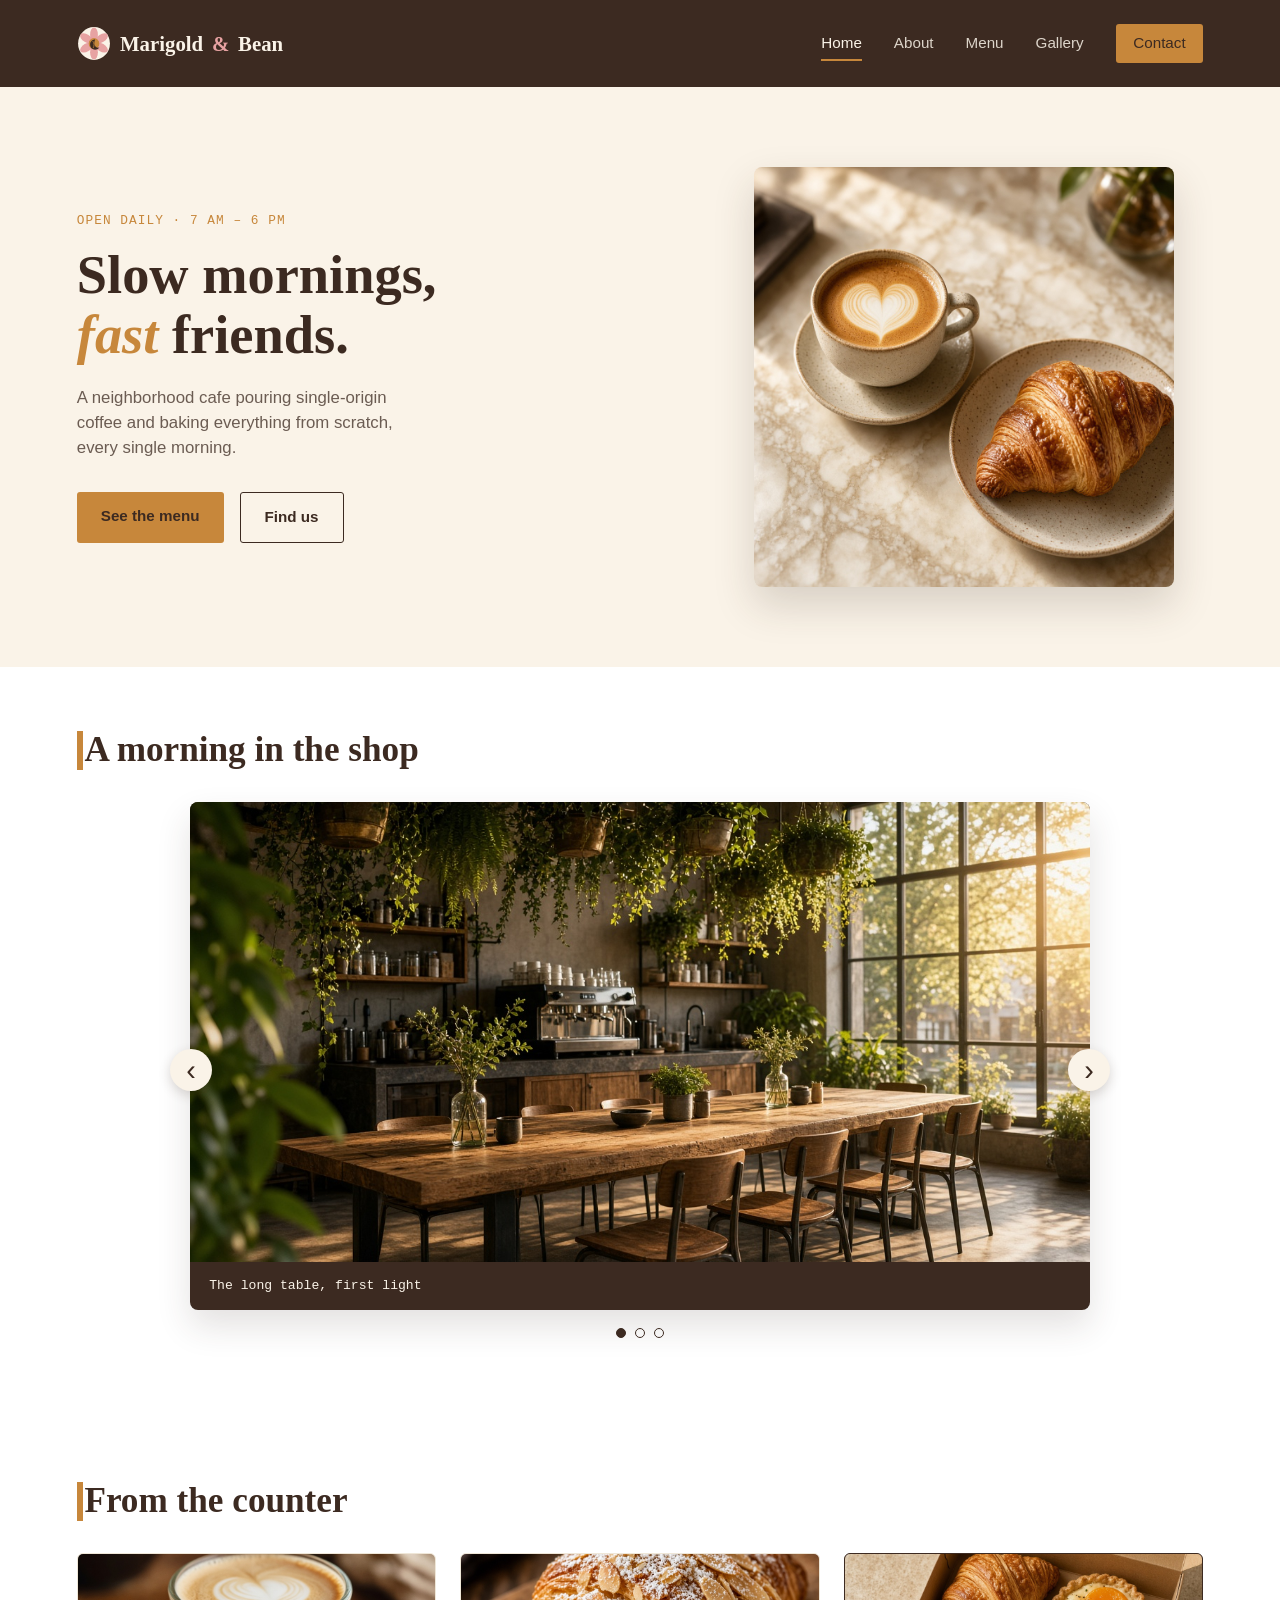
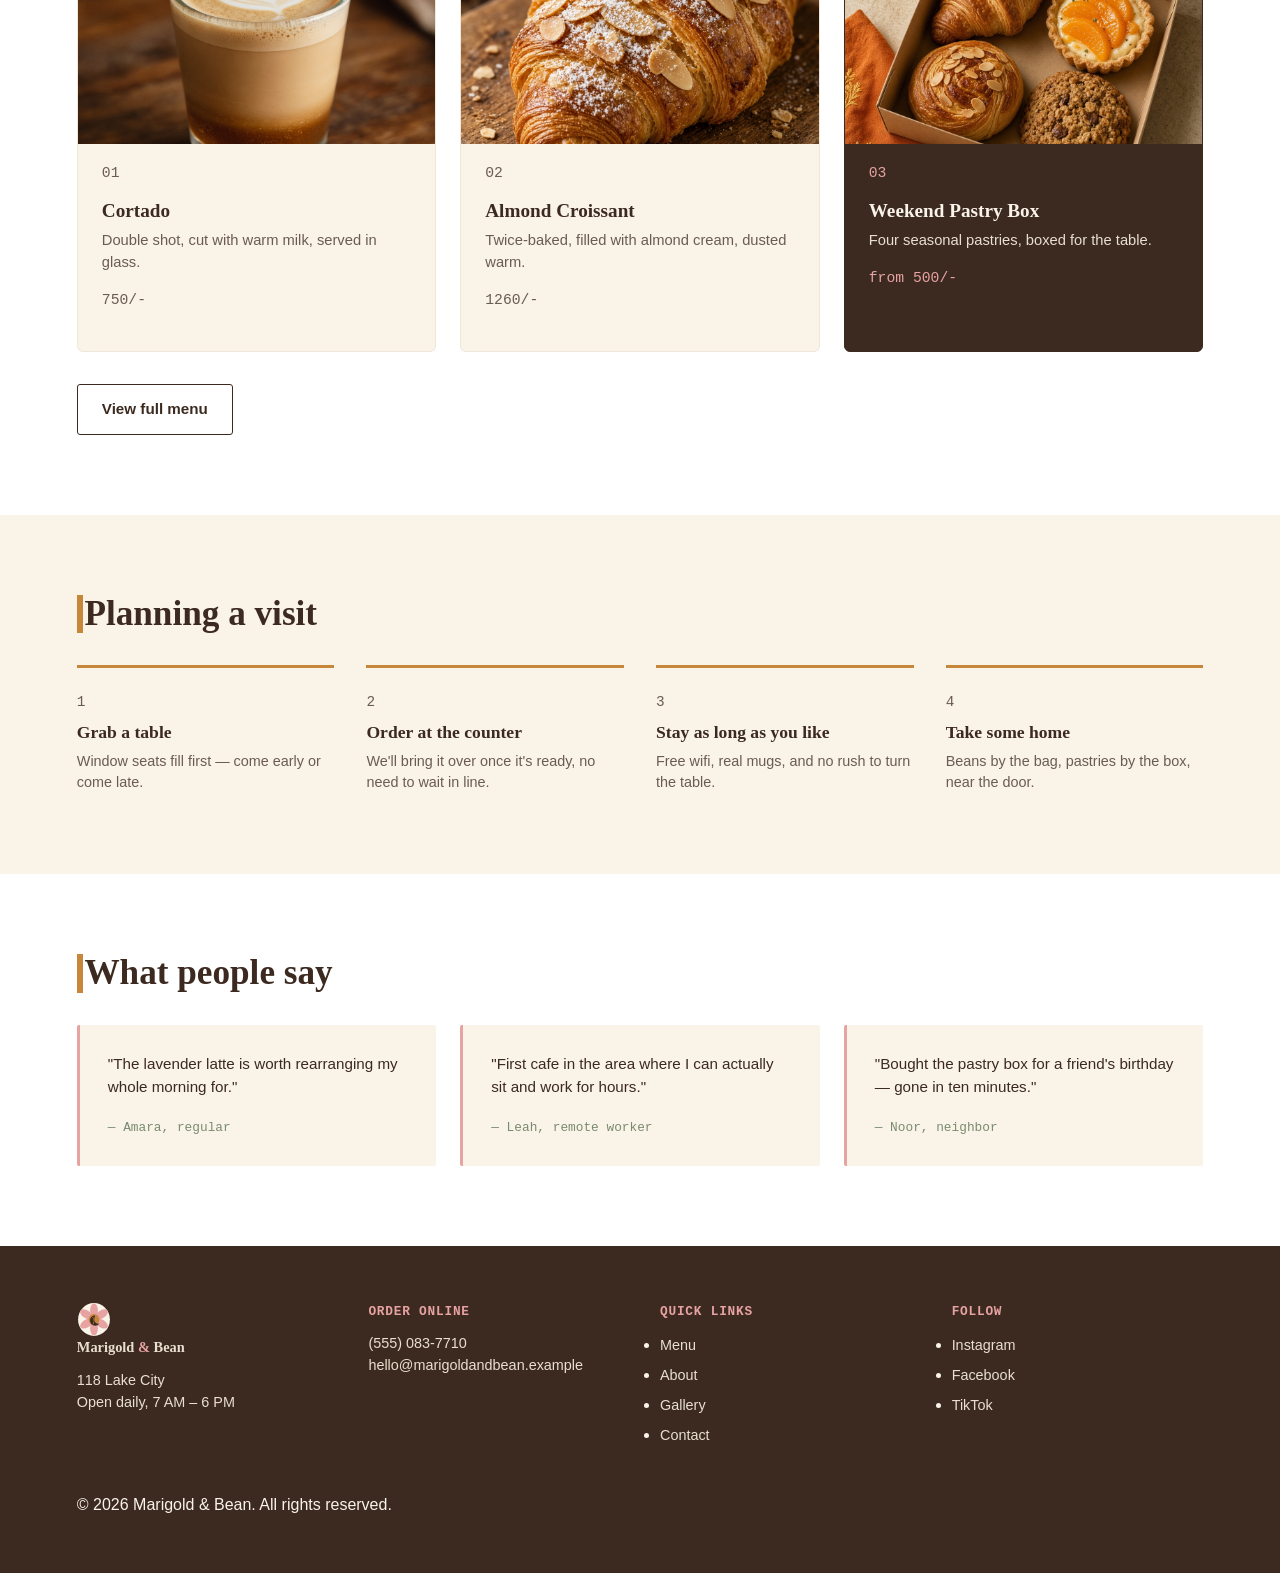
==== commit 4f710a40: "merge: add brand logo" ====
--- a/index.html
+++ b/index.html
@@ -12,7 +12,7 @@
 <body>
 
   <header class="site-header">
-    <a class="logo" href="index.html">Marigold <span>&amp;</span> Bean</a>
+    <a class="logo" href="index.html"><img class="logo-mark" src="images/marigold-bean-logo.svg" alt="">Marigold <span>&amp;</span> Bean</a>
     <nav class="main-nav" id="main-nav" aria-label="Primary">
       <a href="index.html">Home</a>
       <a href="about.html">About</a>
@@ -140,7 +140,7 @@
 
   <footer class="site-footer">
     <div class="footer-col">
-      <p class="logo">Marigold <span>&amp;</span> Bean</p>
+      <p class="logo"><img class="logo-mark" src="images/marigold-bean-logo.svg" alt="">Marigold <span>&amp;</span> Bean</p>
       <p>118 Lake City<br>Open daily, 7 AM – 6 PM</p>
     </div>
     <div class="footer-col">
--- a/css/style.css
+++ b/css/style.css
@@ -78,9 +78,16 @@
   font-family: var(--font-display);
   font-weight: 700;
   font-size: 1.3rem;
-  display: inline-block;
+  display: inline-flex;
+  align-items: center;
+  gap: 0.55rem;
 }
 .logo span { color: var(--blush); }
+.logo-mark {
+  width: 2.15rem;
+  height: 2.15rem;
+  flex: 0 0 auto;
+}
 
 .main-nav {
   display: flex;
